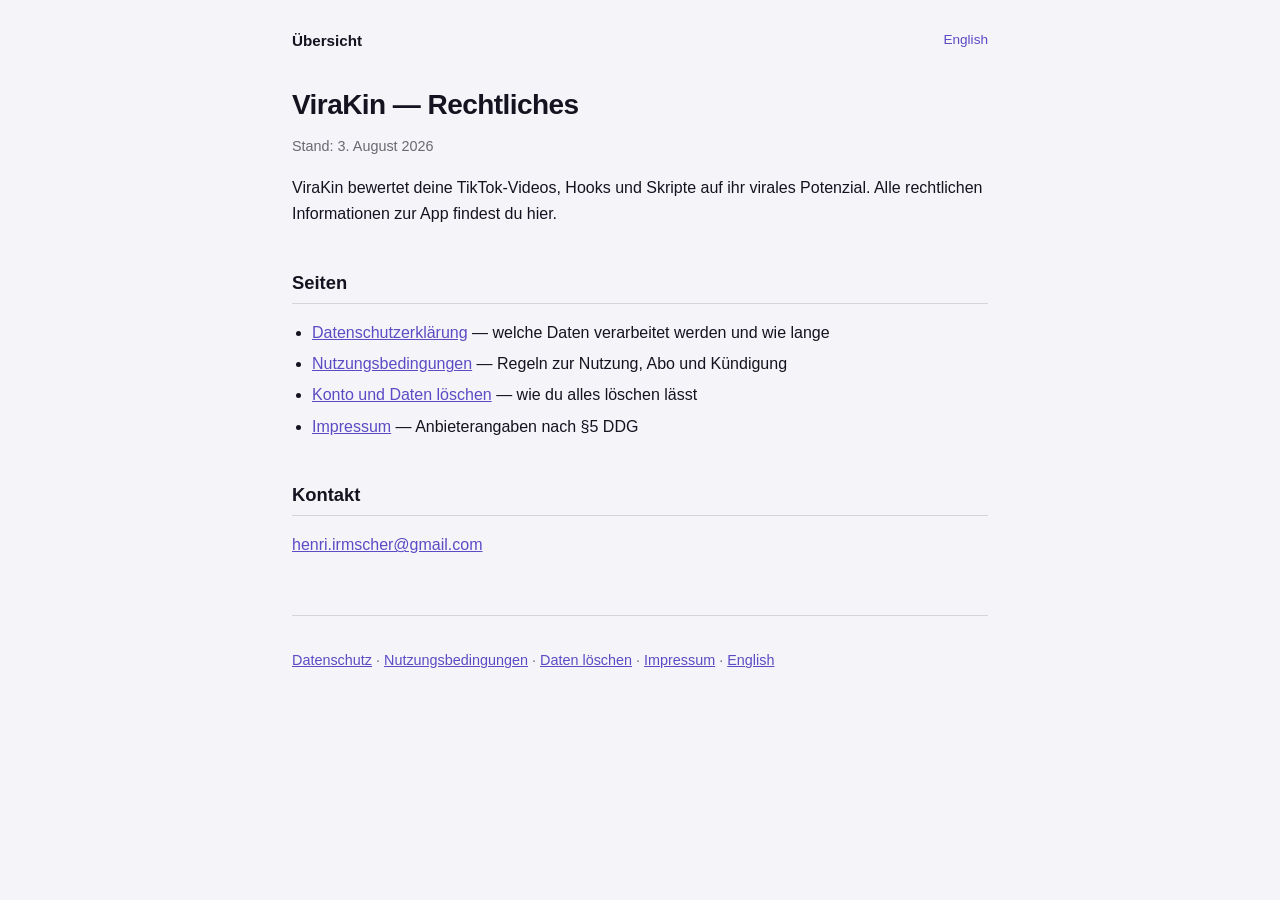
==== index.html @ 9028cb9c "Rechtstexte aktualisiert (2026-08-03)" ====
<!doctype html>
<html lang="de">

<head>
  <meta charset="utf-8" />
  <meta name="viewport" content="width=device-width, initial-scale=1" />
  <title>ViraKin — Rechtliches</title>
  <link rel="stylesheet" href="./style.css" />
</head>

<body>
  <p class="nav">
    <a href="./index.html" aria-current="page">Übersicht</a>
    <a class="lang" href="./en/index.html">English</a>
  </p>

  <h1>ViraKin — Rechtliches</h1>
  <p class="meta">Stand: 3. August 2026</p>

  <p>
    ViraKin bewertet deine TikTok-Videos, Hooks und Skripte auf ihr virales Potenzial. Alle rechtlichen
    Informationen zur App findest du hier.
  </p>

  <h2>Seiten</h2>
  <ul>
    <li><a href="./privacy.html">Datenschutzerklärung</a> — welche Daten verarbeitet werden und wie lange</li>
    <li><a href="./terms.html">Nutzungsbedingungen</a> — Regeln zur Nutzung, Abo und Kündigung</li>
    <li><a href="./delete-account.html">Konto und Daten löschen</a> — wie du alles löschen lässt</li>
    <li><a href="./imprint.html">Impressum</a> — Anbieterangaben nach §5 DDG</li>
  </ul>

  <h2>Kontakt</h2>
  <p><a href="mailto:henri.irmscher@gmail.com">henri.irmscher@gmail.com</a></p>

  <footer>
    <p>
      <a href="./privacy.html">Datenschutz</a> ·
      <a href="./terms.html">Nutzungsbedingungen</a> ·
      <a href="./delete-account.html">Daten löschen</a> ·
      <a href="./imprint.html">Impressum</a> ·
      <a href="./en/index.html">English</a>
    </p>
  </footer>
</body>

</html>
---- style.css ----
/* Gemeinsames Styling für alle Rechtsseiten. Farben spiegeln das App-Theme
   (lib/theme/app_theme.dart): Viral-Raum, weiches Violett auf tiefem Blau. */

:root {
  color-scheme: light dark;
  --bg: #f5f4f9;
  --surface: #ffffff;
  --text: #14131f;
  --muted: rgba(20, 19, 31, 0.62);
  --border: rgba(20, 19, 31, 0.14);
  --accent: #5b4bc4;
  --warn-bg: rgba(255, 200, 90, 0.16);
  --warn-border: rgba(180, 130, 0, 0.55);
}

@media (prefers-color-scheme: dark) {
  :root {
    --bg: #101120;
    --surface: #161827;
    --text: #e9e9ed;
    --muted: rgba(233, 233, 237, 0.62);
    --border: rgba(233, 233, 237, 0.15);
    --accent: #a79bea;
    --warn-bg: rgba(255, 217, 122, 0.12);
    --warn-border: rgba(255, 217, 122, 0.4);
  }
}

* {
  box-sizing: border-box;
}

body {
  font-family: -apple-system, BlinkMacSystemFont, "Segoe UI", Roboto, Helvetica, Arial, sans-serif;
  line-height: 1.65;
  max-width: 46rem;
  margin: 0 auto;
  padding: 28px 20px 96px;
  color: var(--text);
  background: var(--bg);
  -webkit-text-size-adjust: 100%;
}

a {
  color: var(--accent);
}

h1 {
  font-size: 1.75rem;
  letter-spacing: -0.02em;
  margin: 0 0 0.25em;
}

h2 {
  font-size: 1.15rem;
  margin-top: 2.2em;
  padding-bottom: 0.25em;
  border-bottom: 1px solid var(--border);
}

h3 {
  font-size: 1rem;
  margin-top: 1.6em;
}

.meta {
  color: var(--muted);
  font-size: 0.9rem;
  margin-top: 0;
}

.nav {
  font-size: 0.95rem;
  margin: 0 0 1.8rem;
  display: flex;
  flex-wrap: wrap;
  gap: 14px;
  align-items: center;
}

.nav a {
  text-decoration: none;
}

.nav a[aria-current="page"] {
  color: var(--text);
  font-weight: 600;
}

.lang {
  margin-left: auto;
  font-size: 0.85rem;
}

table {
  border-collapse: collapse;
  width: 100%;
  margin: 1.2em 0;
  font-size: 0.93rem;
  display: block;
  overflow-x: auto;
}

th,
td {
  text-align: left;
  padding: 9px 11px;
  border: 1px solid var(--border);
  vertical-align: top;
}

th {
  background: var(--surface);
  font-weight: 600;
}

ul,
ol {
  padding-left: 1.25em;
}

li {
  margin: 0.3em 0;
}

.note,
.todo {
  border-radius: 10px;
  padding: 14px 16px;
  margin: 1.3em 0;
}

.note {
  background: var(--surface);
  border: 1px solid var(--border);
}

.todo {
  background: var(--warn-bg);
  border: 1px dashed var(--warn-border);
}

.todo strong {
  display: block;
  margin-bottom: 0.25em;
}

code {
  background: var(--surface);
  border: 1px solid var(--border);
  padding: 1px 6px;
  border-radius: 5px;
  font-size: 0.9em;
  word-break: break-all;
}

address {
  font-style: normal;
}

footer {
  margin-top: 3.5rem;
  padding-top: 1.2rem;
  border-top: 1px solid var(--border);
  color: var(--muted);
  font-size: 0.9rem;
}
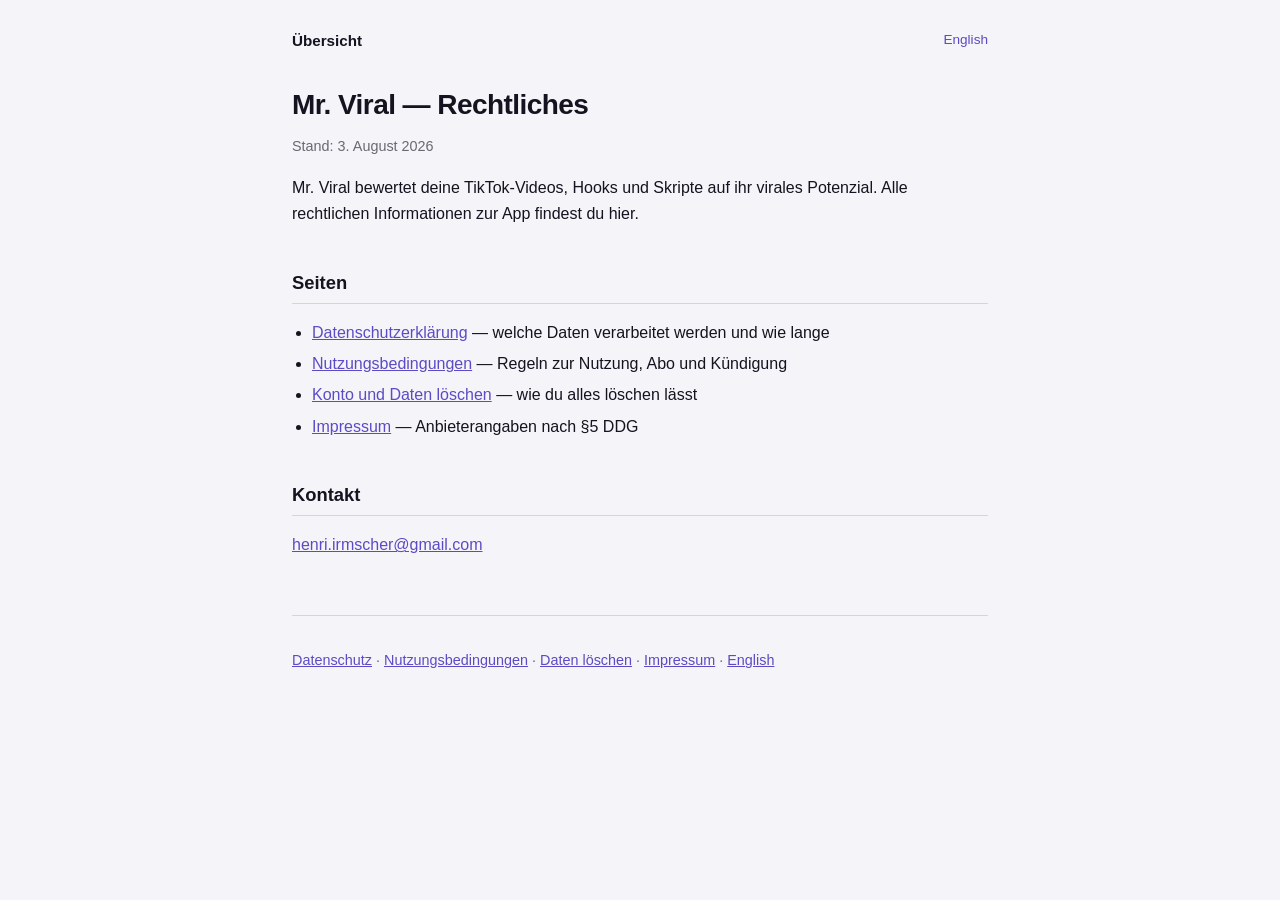
==== commit 308b2908: "chore: rename app from ViraKin to Mr. Viral across all legal documentation files" ====
--- a/index.html
+++ b/index.html
@@ -4,7 +4,7 @@
 <head>
   <meta charset="utf-8" />
   <meta name="viewport" content="width=device-width, initial-scale=1" />
-  <title>ViraKin — Rechtliches</title>
+  <title>Mr. Viral — Rechtliches</title>
   <link rel="stylesheet" href="./style.css" />
 </head>
 
@@ -14,11 +14,11 @@
     <a class="lang" href="./en/index.html">English</a>
   </p>
 
-  <h1>ViraKin — Rechtliches</h1>
+  <h1>Mr. Viral — Rechtliches</h1>
   <p class="meta">Stand: 3. August 2026</p>
 
   <p>
-    ViraKin bewertet deine TikTok-Videos, Hooks und Skripte auf ihr virales Potenzial. Alle rechtlichen
+    Mr. Viral bewertet deine TikTok-Videos, Hooks und Skripte auf ihr virales Potenzial. Alle rechtlichen
     Informationen zur App findest du hier.
   </p>
 
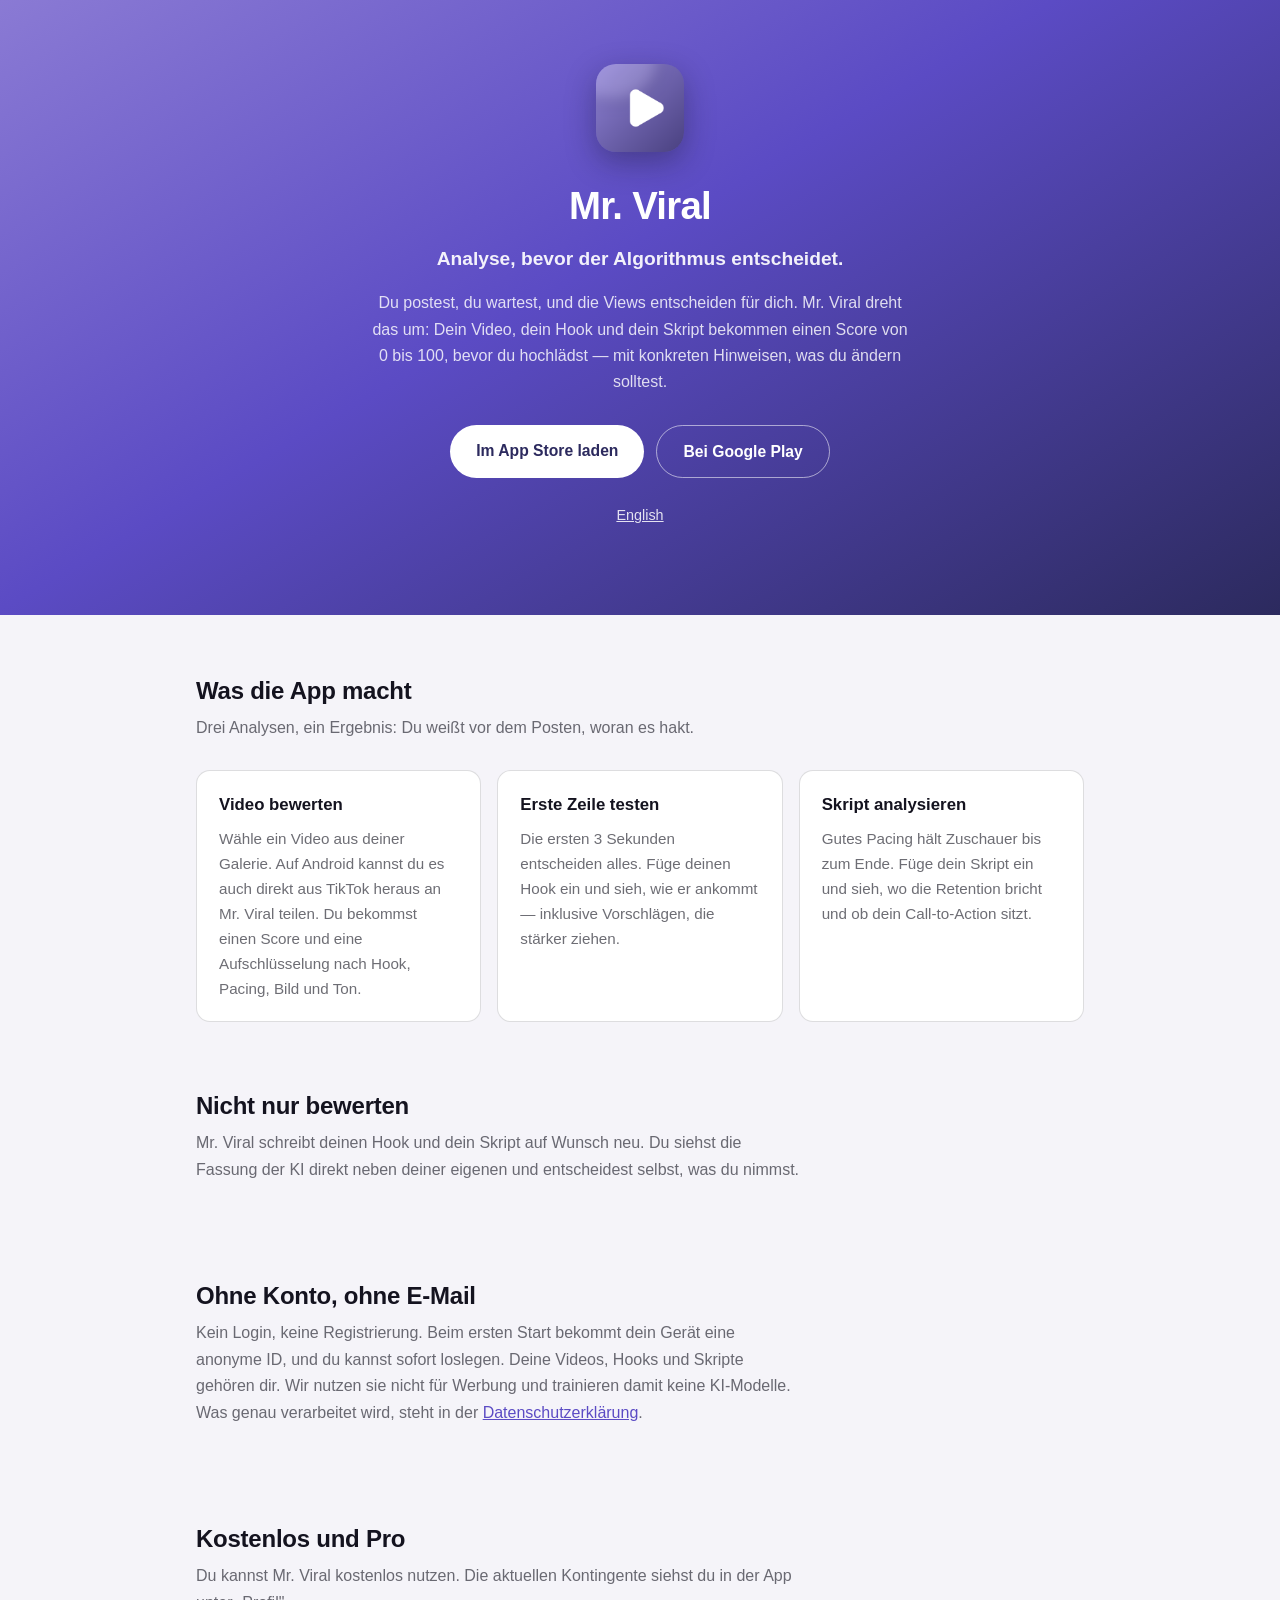
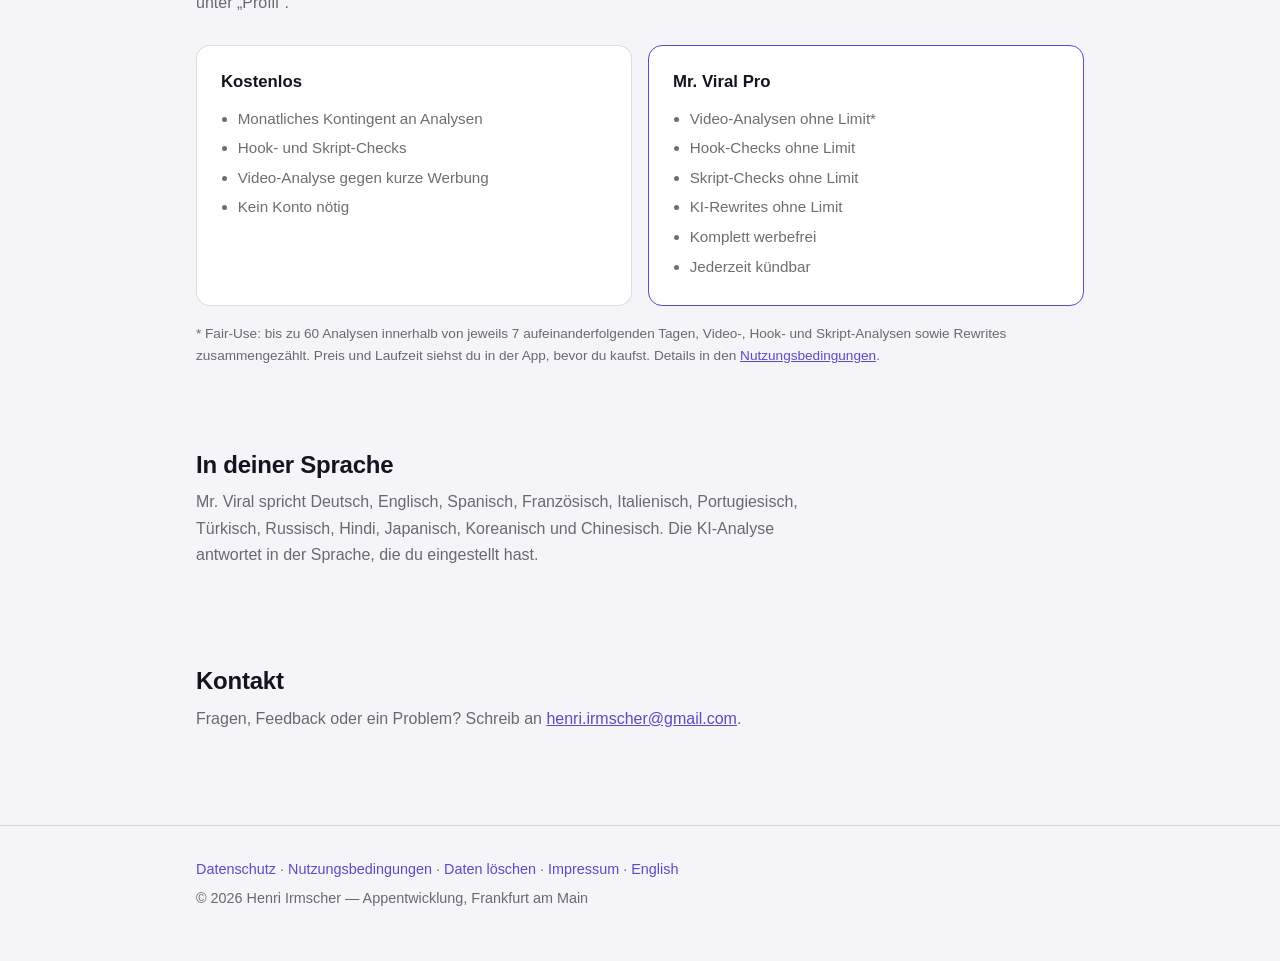
==== commit 2a142168: "feat: add a homepage and point the site at mr-viral.de The site root was a bare list of legal links." ====
--- a/index.html
+++ b/index.html
@@ -4,44 +4,164 @@
 <head>
   <meta charset="utf-8" />
   <meta name="viewport" content="width=device-width, initial-scale=1" />
-  <title>Mr. Viral — Rechtliches</title>
+  <title>Mr. Viral — Analyse, bevor der Algorithmus entscheidet</title>
+  <meta name="description"
+    content="Mr. Viral bewertet dein TikTok-Video, deinen Hook und dein Skript, bevor du postest. Score von 0 bis 100 und konkrete Hinweise, was du ändern solltest." />
+  <link rel="icon" href="./favicon.png" type="image/png" />
+  <link rel="canonical" href="https://mr-viral.de/" />
+  <link rel="alternate" hreflang="de" href="https://mr-viral.de/" />
+  <link rel="alternate" hreflang="en" href="https://mr-viral.de/en/" />
+  <link rel="alternate" hreflang="x-default" href="https://mr-viral.de/" />
+  <meta property="og:type" content="website" />
+  <meta property="og:site_name" content="Mr. Viral" />
+  <meta property="og:locale" content="de_DE" />
+  <meta property="og:title" content="Mr. Viral — Analyse, bevor der Algorithmus entscheidet" />
+  <meta property="og:description"
+    content="Mr. Viral bewertet dein TikTok-Video, deinen Hook und dein Skript, bevor du postest. Score von 0 bis 100 und konkrete Hinweise, was du ändern solltest." />
+  <meta property="og:url" content="https://mr-viral.de/" />
+  <meta property="og:image" content="https://mr-viral.de/icon.png" />
+  <meta name="twitter:card" content="summary" />
   <link rel="stylesheet" href="./style.css" />
+  <link rel="stylesheet" href="./home.css" />
 </head>
 
-<body>
-  <p class="nav">
-    <a href="./index.html" aria-current="page">Übersicht</a>
-    <a class="lang" href="./en/index.html">English</a>
-  </p>
+<body class="home">
 
-  <h1>Mr. Viral — Rechtliches</h1>
-  <p class="meta">Stand: 3. August 2026</p>
+  <header class="hero">
+    <img class="hero-icon" src="./icon.png" alt="" width="88" height="88" />
+    <h1>Mr. Viral</h1>
+    <p class="tagline">Analyse, bevor der Algorithmus entscheidet.</p>
+    <p class="lede">
+      Du postest, du wartest, und die Views entscheiden für dich. Mr. Viral dreht das um: Dein Video, dein Hook
+      und dein Skript bekommen einen Score von 0 bis 100, bevor du hochlädst — mit konkreten Hinweisen, was du
+      ändern solltest.
+    </p>
 
-  <p>
-    Mr. Viral bewertet deine TikTok-Videos, Hooks und Skripte auf ihr virales Potenzial. Alle rechtlichen
-    Informationen zur App findest du hier.
-  </p>
+    <p class="stores">
+      <a class="store-btn" href="https://apps.apple.com/app/id6797495842">Im App Store laden</a>
+      <a class="store-btn alt" href="https://play.google.com/store/apps/details?id=de.thirtythreestudios.mrviral">Bei Google Play</a>
+    </p>
 
-  <h2>Seiten</h2>
-  <ul>
-    <li><a href="./privacy.html">Datenschutzerklärung</a> — welche Daten verarbeitet werden und wie lange</li>
-    <li><a href="./terms.html">Nutzungsbedingungen</a> — Regeln zur Nutzung, Abo und Kündigung</li>
-    <li><a href="./delete-account.html">Konto und Daten löschen</a> — wie du alles löschen lässt</li>
-    <li><a href="./imprint.html">Impressum</a> — Anbieterangaben nach §5 DDG</li>
-  </ul>
+    <p class="langswitch"><a href="./en/index.html">English</a></p>
+  </header>
 
-  <h2>Kontakt</h2>
-  <p><a href="mailto:henri.irmscher@gmail.com">henri.irmscher@gmail.com</a></p>
+  <main class="wrap">
+
+    <section class="section">
+      <h2>Was die App macht</h2>
+      <p class="intro">Drei Analysen, ein Ergebnis: Du weißt vor dem Posten, woran es hakt.</p>
+
+      <div class="cards">
+        <div class="card">
+          <h3>Video bewerten</h3>
+          <p>
+            Wähle ein Video aus deiner Galerie. Auf Android kannst du es auch direkt aus TikTok heraus an
+            Mr. Viral teilen. Du bekommst einen Score und eine Aufschlüsselung nach Hook, Pacing, Bild und Ton.
+          </p>
+        </div>
+        <div class="card">
+          <h3>Erste Zeile testen</h3>
+          <p>
+            Die ersten 3 Sekunden entscheiden alles. Füge deinen Hook ein und sieh, wie er ankommt — inklusive
+            Vorschlägen, die stärker ziehen.
+          </p>
+        </div>
+        <div class="card">
+          <h3>Skript analysieren</h3>
+          <p>
+            Gutes Pacing hält Zuschauer bis zum Ende. Füge dein Skript ein und sieh, wo die Retention bricht und
+            ob dein Call-to-Action sitzt.
+          </p>
+        </div>
+      </div>
+    </section>
+
+    <section class="section">
+      <h2>Nicht nur bewerten</h2>
+      <p class="intro">
+        Mr. Viral schreibt deinen Hook und dein Skript auf Wunsch neu. Du siehst die Fassung der KI direkt neben
+        deiner eigenen und entscheidest selbst, was du nimmst.
+      </p>
+    </section>
+
+    <section class="section">
+      <h2>Ohne Konto, ohne E-Mail</h2>
+      <p class="intro">
+        Kein Login, keine Registrierung. Beim ersten Start bekommt dein Gerät eine anonyme ID, und du kannst
+        sofort loslegen. Deine Videos, Hooks und Skripte gehören dir. Wir nutzen sie nicht für Werbung und
+        trainieren damit keine KI-Modelle. Was genau verarbeitet wird, steht in der
+        <a href="./privacy.html">Datenschutzerklärung</a>.
+      </p>
+    </section>
+
+    <section class="section">
+      <h2>Kostenlos und Pro</h2>
+      <p class="intro">
+        Du kannst Mr. Viral kostenlos nutzen. Die aktuellen Kontingente siehst du in der App unter „Profil".
+      </p>
+
+      <div class="plans">
+        <div class="plan">
+          <h3>Kostenlos</h3>
+          <ul>
+            <li>Monatliches Kontingent an Analysen</li>
+            <li>Hook- und Skript-Checks</li>
+            <li>Video-Analyse gegen kurze Werbung</li>
+            <li>Kein Konto nötig</li>
+          </ul>
+        </div>
+        <div class="plan pro">
+          <h3>Mr. Viral Pro</h3>
+          <ul>
+            <li>Video-Analysen ohne Limit*</li>
+            <li>Hook-Checks ohne Limit</li>
+            <li>Skript-Checks ohne Limit</li>
+            <li>KI-Rewrites ohne Limit</li>
+            <li>Komplett werbefrei</li>
+            <li>Jederzeit kündbar</li>
+          </ul>
+        </div>
+      </div>
+
+      <p class="footnote">
+        * Fair-Use: bis zu 60 Analysen innerhalb von jeweils 7 aufeinanderfolgenden Tagen, Video-, Hook- und
+        Skript-Analysen sowie Rewrites zusammengezählt. Preis und Laufzeit siehst du in der App, bevor du
+        kaufst. Details in den <a href="./terms.html">Nutzungsbedingungen</a>.
+      </p>
+    </section>
+
+    <section class="section">
+      <h2>In deiner Sprache</h2>
+      <p class="intro">
+        Mr. Viral spricht Deutsch, Englisch, Spanisch, Französisch, Italienisch, Portugiesisch, Türkisch,
+        Russisch, Hindi, Japanisch, Koreanisch und Chinesisch. Die KI-Analyse antwortet in der Sprache, die du
+        eingestellt hast.
+      </p>
+    </section>
+
+    <section class="section">
+      <h2>Kontakt</h2>
+      <p class="intro">
+        Fragen, Feedback oder ein Problem? Schreib an
+        <a href="mailto:henri.irmscher@gmail.com">henri.irmscher@gmail.com</a>.
+      </p>
+    </section>
+
+  </main>
 
   <footer>
-    <p>
-      <a href="./privacy.html">Datenschutz</a> ·
-      <a href="./terms.html">Nutzungsbedingungen</a> ·
-      <a href="./delete-account.html">Daten löschen</a> ·
-      <a href="./imprint.html">Impressum</a> ·
-      <a href="./en/index.html">English</a>
-    </p>
+    <div class="wrap">
+      <p>
+        <a href="./privacy.html">Datenschutz</a> ·
+        <a href="./terms.html">Nutzungsbedingungen</a> ·
+        <a href="./delete-account.html">Daten löschen</a> ·
+        <a href="./imprint.html">Impressum</a> ·
+        <a href="./en/index.html">English</a>
+      </p>
+      <p>© 2026 Henri Irmscher — Appentwicklung, Frankfurt am Main</p>
+    </div>
   </footer>
+
 </body>
 
 </html>
--- a/home.css
+++ b/home.css
@@ -0,0 +1,202 @@
+/* Nur für die Startseite. Liegt über style.css und hebt die schmale
+   Textspalte auf, die für die Rechtstexte gedacht ist. Keine externen
+   Schriften, keine Skripte, kein Tracking — die Datenschutzerklärung
+   soll ohne Zusatz stimmen. */
+
+body.home {
+  max-width: none;
+  padding: 0 0 0;
+}
+
+.wrap {
+  max-width: 58rem;
+  margin: 0 auto;
+  padding: 0 20px;
+}
+
+/* ---------- Hero ---------- */
+
+.hero {
+  background: linear-gradient(150deg, #8a7ad4 0%, #5b4bc4 45%, #2c2a5e 100%);
+  color: #ffffff;
+  padding: 64px 20px 72px;
+  text-align: center;
+}
+
+.hero-icon {
+  width: 88px;
+  height: 88px;
+  border-radius: 20px;
+  box-shadow: 0 10px 30px rgba(20, 19, 31, 0.35);
+  margin: 0 auto 22px;
+  display: block;
+}
+
+.hero h1 {
+  font-size: 2.4rem;
+  margin: 0 0 0.15em;
+  color: #ffffff;
+}
+
+.hero .tagline {
+  font-size: 1.2rem;
+  font-weight: 600;
+  margin: 0 0 0.8em;
+  color: rgba(255, 255, 255, 0.92);
+}
+
+.hero p.lede {
+  max-width: 34rem;
+  margin: 0 auto 1.8em;
+  color: rgba(255, 255, 255, 0.82);
+}
+
+.hero .langswitch {
+  margin-top: 26px;
+  font-size: 0.9rem;
+}
+
+.hero .langswitch a {
+  color: rgba(255, 255, 255, 0.85);
+}
+
+/* ---------- Store-Buttons ---------- */
+
+.stores {
+  display: flex;
+  flex-wrap: wrap;
+  gap: 12px;
+  justify-content: center;
+}
+
+.store-btn {
+  display: inline-block;
+  padding: 13px 26px;
+  border-radius: 999px;
+  background: #ffffff;
+  color: #2c2a5e;
+  font-weight: 600;
+  text-decoration: none;
+  font-size: 0.98rem;
+}
+
+.store-btn.alt {
+  background: transparent;
+  border: 1px solid rgba(255, 255, 255, 0.55);
+  color: #ffffff;
+}
+
+/* ---------- Abschnitte ---------- */
+
+.section {
+  padding: 56px 0 8px;
+}
+
+.section h2 {
+  border: 0;
+  font-size: 1.5rem;
+  margin: 0 0 0.2em;
+  padding: 0;
+  letter-spacing: -0.01em;
+}
+
+.section > p.intro {
+  color: var(--muted);
+  margin: 0 0 1.8em;
+  max-width: 38rem;
+}
+
+.cards {
+  display: grid;
+  grid-template-columns: repeat(auto-fit, minmax(15rem, 1fr));
+  gap: 16px;
+}
+
+.card {
+  background: var(--surface);
+  border: 1px solid var(--border);
+  border-radius: 14px;
+  padding: 20px 22px;
+}
+
+.card h3 {
+  margin: 0 0 0.4em;
+  font-size: 1.05rem;
+}
+
+.card p {
+  margin: 0;
+  color: var(--muted);
+  font-size: 0.95rem;
+}
+
+/* ---------- Plan-Vergleich ---------- */
+
+.plans {
+  display: grid;
+  grid-template-columns: repeat(auto-fit, minmax(16rem, 1fr));
+  gap: 16px;
+}
+
+.plan {
+  background: var(--surface);
+  border: 1px solid var(--border);
+  border-radius: 14px;
+  padding: 22px 24px;
+}
+
+.plan.pro {
+  border-color: var(--accent);
+}
+
+.plan h3 {
+  margin: 0 0 0.6em;
+  font-size: 1.05rem;
+}
+
+.plan ul {
+  margin: 0;
+  padding-left: 1.1em;
+  font-size: 0.95rem;
+  color: var(--muted);
+}
+
+.footnote {
+  color: var(--muted);
+  font-size: 0.85rem;
+  margin-top: 1.2em;
+}
+
+/* ---------- Footer ---------- */
+
+body.home footer {
+  margin-top: 56px;
+  padding: 26px 20px 44px;
+  border-top: 1px solid var(--border);
+}
+
+body.home footer .wrap {
+  padding: 0 20px;
+}
+
+body.home footer p {
+  margin: 0.4em 0;
+}
+
+body.home footer a {
+  text-decoration: none;
+}
+
+@media (max-width: 34rem) {
+  .hero {
+    padding: 48px 20px 56px;
+  }
+
+  .hero h1 {
+    font-size: 2rem;
+  }
+
+  .hero .tagline {
+    font-size: 1.05rem;
+  }
+}
